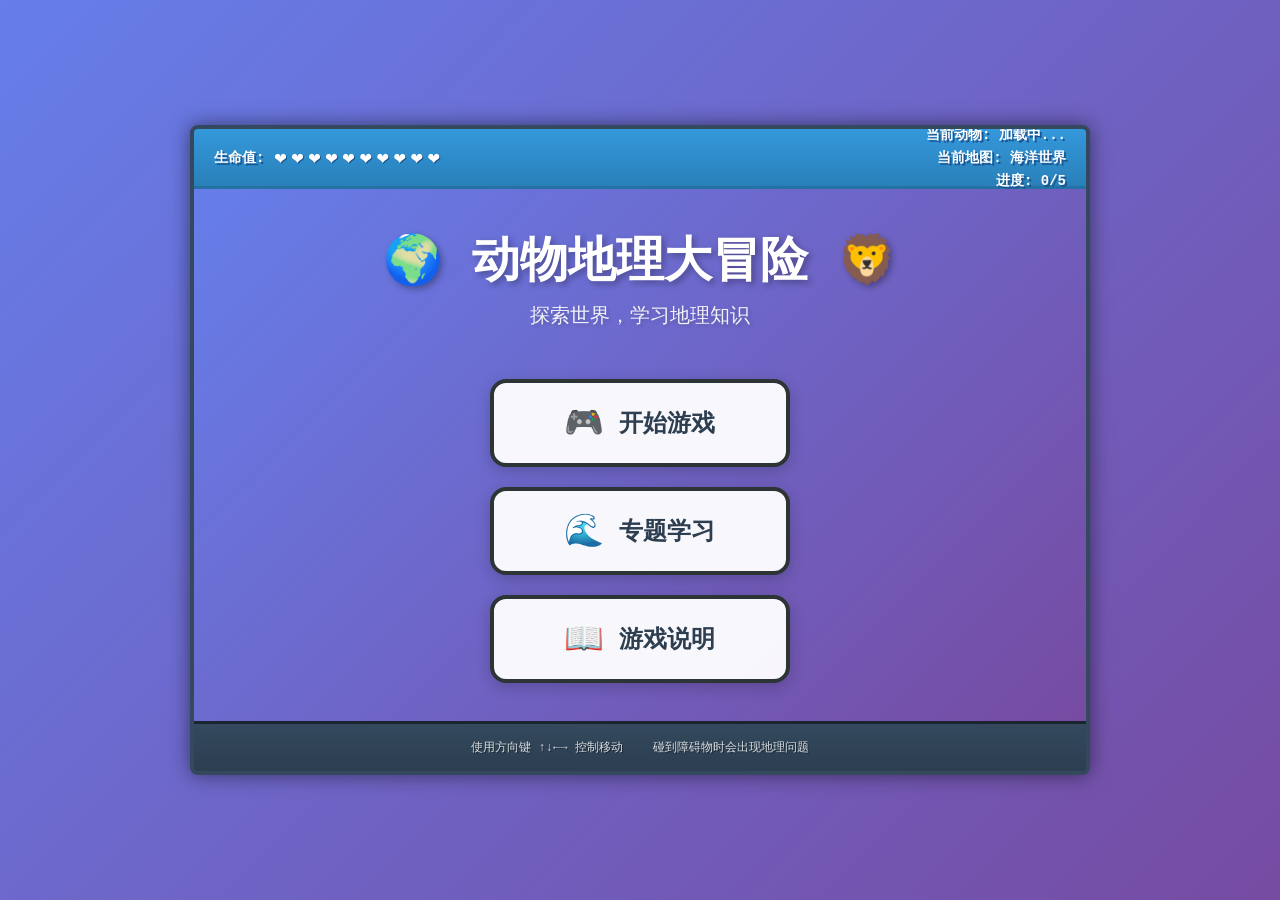
==== index.html @ 6d90426a "修复：专题学习按钮添加空值检查，修改底部提示去掉海鸥字样" ====
<!DOCTYPE html>
<html lang="zh-CN">
<head>
    <meta charset="UTF-8">
    <meta name="viewport" content="width=device-width, initial-scale=1.0">
    <title>动物地理大冒险</title>
    <link rel="stylesheet" href="style.css">
</head>
<body>
    <div class="game-container">
        <!-- 顶部信息栏 -->
        <header class="game-header">
            <div class="health-display">
                <span class="health-label">生命值:</span>
                <div class="hearts">
                    <span class="heart">❤️</span>
                    <span class="heart">❤️</span>
                    <span class="heart">❤️</span>
                    <span class="heart">❤️</span>
                    <span class="heart">❤️</span>
                    <span class="heart">❤️</span>
                    <span class="heart">❤️</span>
                    <span class="heart">❤️</span>
                    <span class="heart">❤️</span>
                    <span class="heart">❤️</span>
                </div>
            </div>
            <div class="map-info">
                <span class="current-animal">当前动物: <span id="animal-name">加载中...</span></span>
                <span class="current-map">当前地图: <span id="map-name">海洋世界</span></span>
                <span class="progress">进度: <span id="map-progress">0/5</span></span>
            </div>
        </header>

        <!-- 游戏主区域 -->
        <main class="game-main">
            <!-- 游戏大厅 -->
            <div id="game-lobby" class="game-lobby">
                <div class="lobby-content">
                    <h1 class="game-title">🌍 动物地理大冒险 🦁</h1>
                    <p class="game-subtitle">探索世界，学习地理知识</p>
                    <div class="lobby-menu">
                        <button class="menu-btn" id="start-game-menu-btn">
                            <span class="btn-icon">🎮</span>
                            <span class="btn-text">开始游戏</span>
                        </button>
                        <button class="menu-btn" id="special-topics-btn">
                            <span class="btn-icon">🌊</span>
                            <span class="btn-text">专题学习</span>
                        </button>
                        <button class="menu-btn" id="game-rules-btn">
                            <span class="btn-icon">📖</span>
                            <span class="btn-text">游戏说明</span>
                        </button>
                    </div>
                </div>
            </div>

            <!-- 动物选择界面 -->
            <div id="animal-selection-screen" class="modal hidden">
                <div class="selection-content">
                    <h2>选择你的动物伙伴</h2>
                    <div class="animal-cards">
                        <div class="animal-card" data-animal="penguin">
                            <div class="animal-icon">🐧</div>
                            <h3>企鹅</h3>
                            <p>探索南极冰原</p>
                        </div>
                        <div class="animal-card" data-animal="panda">
                            <div class="animal-icon">🐼</div>
                            <h3>大熊猫</h3>
                            <p>穿越竹林秘境</p>
                        </div>
                        <div class="animal-card" data-animal="camel">
                            <div class="animal-icon">🐫</div>
                            <h3>骆驼</h3>
                            <p>横跨沙漠绿洲</p>
                        </div>
                        <div class="animal-card" data-animal="kangaroo">
                            <div class="animal-icon">🦘</div>
                            <h3>袋鼠</h3>
                            <p>跳跃澳洲内陆</p>
                        </div>
                        <div class="animal-card" data-animal="polar_bear">
                            <div class="animal-icon">🐻‍❄️</div>
                            <h3>北极熊</h3>
                            <p>征服北极冰原</p>
                        </div>
                    </div>
                    <div class="selection-buttons">
                        <button class="back-btn" id="back-to-lobby-btn">返回</button>
                        <button class="confirm-btn" id="confirm-animal-btn" disabled>确认选择</button>
                    </div>
                </div>
            </div>

            <!-- 游戏说明界面 -->
            <div id="game-rules-screen" class="modal hidden">
                <div class="rules-content">
                    <h2>📖 游戏说明</h2>
                    <div class="rules-section">
                        <h3>🎯 游戏目标</h3>
                        <p>选择你喜欢的动物，穿越3张不同的地图，回答地理知识问题，完成冒险之旅！</p>
                    </div>
                    <div class="rules-section">
                        <h3>🎮 操作方法</h3>
                        <ul>
                            <li>使用方向键 <kbd>↑</kbd> <kbd>↓</kbd> <kbd>←</kbd> <kbd>→</kbd> 控制动物移动</li>
                            <li>碰到障碍物会触发地理知识问答</li>
                        </ul>
                    </div>
                    <div class="rules-section">
                        <h3>⚡ 游戏规则</h3>
                        <ul>
                            <li>⏱️ 每题限时10秒，超时视为答错</li>
                            <li>❤️ 初始生命值10点，答错扣1点</li>
                            <li>🗺️ 完成3张地图即可通关</li>
                            <li>💀 生命值归零游戏结束</li>
                        </ul>
                    </div>
                    <div class="rules-section">
                        <h3>🦁 动物伙伴</h3>
                        <p>每种动物都有独特的栖息地和冒险路线：</p>
                        <ul>
                            <li>🐧 企鹅 - 南极冰原探险</li>
                            <li>🐼 大熊猫 - 竹林山谷之旅</li>
                            <li>🐫 骆驼 - 沙漠绿洲穿越</li>
                            <li>🦘 袋鼠 - 澳洲内陆冒险</li>
                            <li>🐻‍❄️ 北极熊 - 北极冰原征服</li>
                        </ul>
                    </div>
                    <button class="back-btn" id="back-from-rules-btn">返回大厅</button>
                </div>
            </div>

            <div class="canvas-container">
                <canvas id="game-canvas" width="1200" height="600"></canvas>
            </div>
            
            <!-- 问答系统 -->
            <div id="question-modal" class="modal hidden">
                <div class="question-content">
                    <h3>地理知识问答</h3>
                    <div class="question-text">
                        <p id="question-text">世界上最大的海洋是哪个？</p>
                    </div>
                    <div class="timer">
                        剩余时间: <span id="timer">10</span>秒
                    </div>
                    <div class="answers">
                        <button class="answer-btn" data-answer="A">A. 太平洋</button>
                        <button class="answer-btn" data-answer="B">B. 大西洋</button>
                        <button class="answer-btn" data-answer="C">C. 印度洋</button>
                        <button class="answer-btn" data-answer="D">D. 北冰洋</button>
                    </div>
                </div>
            </div>

            <!-- 游戏结束界面 -->
            <div id="game-over" class="modal hidden">
                <div class="game-over-content">
                    <h2>游戏结束</h2>
                    <p>你已经完成了所有挑战！</p>
                    <div class="stats">
                        <p>答对题目: <span id="correct-answers">0</span></p>
                        <p>正确率: <span id="accuracy">0%</span></p>
                    </div>
                    <button class="restart-btn">重新开始</button>
                </div>
            </div>
        </main>

        <!-- 底部控制提示 -->
        <footer class="game-footer">
            <div class="controls">
                <span>使用方向键 ↑↓←→ 控制移动</span>
                <span>碰到障碍物时会出现地理问题</span>
            </div>
        </footer>
    </div>

    <script src="game.js"></script>
</body>
</html>
---- style.css ----
/* 基础样式重置 */
* {
    margin: 0;
    padding: 0;
    box-sizing: border-box;
}

body {
    font-family: 'Courier New', monospace;
    background: linear-gradient(135deg, #667eea 0%, #764ba2 100%);
    min-height: 100vh;
    display: flex;
    justify-content: center;
    align-items: center;
    image-rendering: pixelated;
    image-rendering: -moz-crisp-edges;
    image-rendering: crisp-edges;
}

/* 游戏容器 */
.game-container {
    width: 900px;
    height: 650px;
    background: #2c3e50;
    border: 4px solid #34495e;
    border-radius: 8px;
    box-shadow: 0 0 20px rgba(0, 0, 0, 0.5);
    display: flex;
    flex-direction: column;
    overflow: hidden;
}

/* 顶部信息栏 */
.game-header {
    height: 60px;
    background: linear-gradient(180deg, #3498db 0%, #2980b9 100%);
    border-bottom: 3px solid #2471a3;
    display: flex;
    justify-content: space-between;
    align-items: center;
    padding: 0 20px;
    color: white;
    font-size: 14px;
    font-weight: bold;
}

.health-display {
    display: flex;
    align-items: center;
    gap: 10px;
}

.health-label {
    text-shadow: 2px 2px 0 #1a5490;
}

.hearts {
    display: flex;
    gap: 5px;
}

.heart {
    font-size: 20px;
    filter: drop-shadow(1px 1px 0 #1a5490);
    transition: transform 0.2s;
}

.heart:hover {
    transform: scale(1.1);
}

.map-info {
    display: flex;
    flex-direction: column;
    align-items: flex-end;
    gap: 5px;
    text-shadow: 2px 2px 0 #1a5490;
}

/* 游戏主区域 */
.game-main {
    flex: 1;
    background: linear-gradient(180deg, #5dade2 0%, #3498db 50%, #2874a6 100%);
    display: flex;
    justify-content: center;
    align-items: center;
    position: relative;
    overflow: hidden;
    padding: 10px;
}

.canvas-container {
    width: 100%;
    height: 100%;
    overflow: auto;
    border: 3px solid #5dade2;
    border-radius: 8px;
    background: #2c3e50;
    display: flex;
    justify-content: center;
    align-items: center;
}

#game-canvas {
    background: #87ceeb;
    border: none;
    box-shadow: inset 0 0 10px rgba(0, 0, 0, 0.3);
    image-rendering: pixelated;
    image-rendering: -moz-crisp-edges;
    image-rendering: crisp-edges;
    max-width: 100%;
    max-height: 100%;
}

/* 模态框样式 */
.modal {
    position: absolute;
    top: 0;
    left: 0;
    right: 0;
    bottom: 0;
    background: rgba(0, 0, 0, 0.8);
    display: flex;
    justify-content: center;
    align-items: center;
    z-index: 1000;
}

.modal.hidden {
    display: none;
}

.question-content, .game-over-content {
    background: linear-gradient(135deg, #74b9ff 0%, #0984e3 100%);
    border: 4px solid #2d3436;
    border-radius: 8px;
    padding: 30px;
    text-align: center;
    color: white;
    box-shadow: 0 0 20px rgba(0, 0, 0, 0.5);
    min-width: 400px;
}

.question-content h3, .game-over-content h2 {
    font-size: 24px;
    margin-bottom: 20px;
    text-shadow: 2px 2px 0 #2d3436;
    font-weight: bold;
}

.question-text {
    font-size: 18px;
    margin-bottom: 20px;
    line-height: 1.5;
    background: rgba(255, 255, 255, 0.1);
    padding: 15px;
    border-radius: 4px;
    border: 2px solid rgba(255, 255, 255, 0.3);
}

.timer {
    font-size: 16px;
    margin-bottom: 20px;
    font-weight: bold;
    color: #ffeaa7;
    text-shadow: 1px 1px 0 #2d3436;
}

.answers {
    display: grid;
    grid-template-columns: 1fr 1fr;
    gap: 10px;
}

.answer-btn {
    background: linear-gradient(135deg, #00b894 0%, #00a085 100%);
    border: 3px solid #2d3436;
    color: white;
    padding: 12px 20px;
    font-size: 14px;
    font-weight: bold;
    cursor: pointer;
    border-radius: 4px;
    transition: all 0.3s;
    font-family: 'Courier New', monospace;
    text-shadow: 1px 1px 0 #2d3436;
}

.answer-btn:hover {
    background: linear-gradient(135deg, #00cec9 0%, #00b894 100%);
    transform: translateY(-2px);
    box-shadow: 0 4px 8px rgba(0, 0, 0, 0.3);
}

.answer-btn:active {
    transform: translateY(0);
}

/* 游戏结束界面 */
.stats {
    margin: 20px 0;
    font-size: 16px;
    line-height: 1.8;
}

.stats p {
    background: rgba(255, 255, 255, 0.1);
    padding: 8px;
    border-radius: 4px;
    border: 2px solid rgba(255, 255, 255, 0.3);
}

.restart-btn {
    background: linear-gradient(135deg, #e74c3c 0%, #c0392b 100%);
    border: 3px solid #2d3436;
    color: white;
    padding: 15px 30px;
    font-size: 16px;
    font-weight: bold;
    cursor: pointer;
    border-radius: 4px;
    transition: all 0.3s;
    font-family: 'Courier New', monospace;
    text-shadow: 1px 1px 0 #2d3436;
}

.restart-btn:hover {
    background: linear-gradient(135deg, #ff6b6b 0%, #e74c3c 100%);
    transform: translateY(-2px);
    box-shadow: 0 4px 8px rgba(0, 0, 0, 0.3);
}

/* 底部控制提示 */
.game-footer {
    height: 50px;
    background: linear-gradient(180deg, #34495e 0%, #2c3e50 100%);
    border-top: 3px solid #1a252f;
    display: flex;
    justify-content: center;
    align-items: center;
    padding: 0 20px;
    color: #ecf0f1;
    font-size: 12px;
}

.controls {
    display: flex;
    gap: 30px;
    align-items: center;
}

.controls span {
    text-shadow: 1px 1px 0 #1a252f;
    opacity: 0.9;
}

/* 游戏大厅 */
.game-lobby {
    position: absolute;
    top: 0;
    left: 0;
    right: 0;
    bottom: 0;
    background: linear-gradient(135deg, #667eea 0%, #764ba2 100%);
    display: flex;
    justify-content: center;
    align-items: center;
    z-index: 2000;
}

.game-lobby.hidden {
    display: none;
}

.lobby-content {
    text-align: center;
    color: white;
}

.game-title {
    font-size: 48px;
    margin-bottom: 10px;
    text-shadow: 3px 3px 6px rgba(0, 0, 0, 0.3);
    animation: titleFloat 3s ease-in-out infinite;
}

.game-subtitle {
    font-size: 20px;
    margin-bottom: 50px;
    opacity: 0.9;
    text-shadow: 2px 2px 4px rgba(0, 0, 0, 0.2);
}

.lobby-menu {
    display: flex;
    flex-direction: column;
    gap: 20px;
    align-items: center;
}

.menu-btn {
    background: rgba(255, 255, 255, 0.95);
    border: 4px solid #2d3436;
    border-radius: 16px;
    padding: 20px 60px;
    min-width: 300px;
    cursor: pointer;
    transition: all 0.3s;
    font-family: 'Courier New', monospace;
    display: flex;
    align-items: center;
    justify-content: center;
    gap: 15px;
    box-shadow: 0 4px 15px rgba(0, 0, 0, 0.2);
}

.menu-btn:hover {
    transform: translateY(-5px);
    box-shadow: 0 8px 25px rgba(0, 0, 0, 0.3);
    background: white;
}

.menu-btn:active {
    transform: translateY(-2px);
}

.btn-icon {
    font-size: 32px;
}

.btn-text {
    font-size: 24px;
    font-weight: bold;
    color: #2c3e50;
}

/* 动物选择界面 */
.selection-content {
    background: rgba(255, 255, 255, 0.95);
    border-radius: 16px;
    padding: 40px;
    max-width: 800px;
    width: 90%;
    max-height: 90vh;
    overflow-y: auto;
    box-shadow: 0 10px 40px rgba(0, 0, 0, 0.3);
}

.selection-content h2 {
    font-size: 28px;
    text-align: center;
    color: #2c3e50;
    margin-bottom: 30px;
}

.animal-cards {
    display: grid;
    grid-template-columns: repeat(auto-fit, minmax(140px, 1fr));
    gap: 15px;
    margin-bottom: 30px;
}

.animal-card {
    background: linear-gradient(135deg, #a29bfe 0%, #6c5ce7 100%);
    border: 3px solid #2d3436;
    border-radius: 12px;
    padding: 20px;
    text-align: center;
    cursor: pointer;
    transition: all 0.3s;
    color: white;
}

.animal-card:hover {
    transform: translateY(-5px);
    box-shadow: 0 8px 16px rgba(0, 0, 0, 0.3);
    background: linear-gradient(135deg, #b8b2ff 0%, #7d6fe7 100%);
}

.animal-card.selected {
    background: linear-gradient(135deg, #00b894 0%, #00a085 100%);
    border-color: #ffeaa7;
    box-shadow: 0 0 20px rgba(255, 234, 167, 0.5);
}

.animal-icon {
    font-size: 48px;
    margin-bottom: 10px;
}

.animal-card h3 {
    font-size: 18px;
    margin-bottom: 8px;
    text-shadow: 1px 1px 0 rgba(0, 0, 0, 0.2);
}

.animal-card p {
    font-size: 13px;
    opacity: 0.9;
}

.selection-buttons {
    display: flex;
    gap: 15px;
    justify-content: center;
}

.back-btn, .confirm-btn {
    padding: 15px 40px;
    font-size: 18px;
    font-weight: bold;
    border: 3px solid #2d3436;
    border-radius: 12px;
    cursor: pointer;
    transition: all 0.3s;
    font-family: 'Courier New', monospace;
}

.back-btn {
    background: linear-gradient(135deg, #95a5a6 0%, #7f8c8d 100%);
    color: white;
    text-shadow: 1px 1px 0 rgba(0, 0, 0, 0.2);
}

.back-btn:hover {
    background: linear-gradient(135deg, #b2bec3 0%, #95a5a6 100%);
    transform: translateY(-2px);
}

.confirm-btn {
    background: linear-gradient(135deg, #00b894 0%, #00a085 100%);
    color: white;
    text-shadow: 1px 1px 0 rgba(0, 0, 0, 0.2);
}

.confirm-btn:hover:not(:disabled) {
    background: linear-gradient(135deg, #00cec9 0%, #00b894 100%);
    transform: translateY(-2px);
}

.confirm-btn:disabled {
    background: #95a5a6;
    cursor: not-allowed;
    opacity: 0.6;
}

/* 游戏说明界面 */
.rules-content {
    background: rgba(255, 255, 255, 0.95);
    border-radius: 16px;
    padding: 40px;
    max-width: 700px;
    width: 90%;
    max-height: 90vh;
    overflow-y: auto;
    box-shadow: 0 10px 40px rgba(0, 0, 0, 0.3);
}

.rules-content h2 {
    font-size: 32px;
    text-align: center;
    color: #2c3e50;
    margin-bottom: 30px;
}

.rules-section {
    margin-bottom: 25px;
    padding: 20px;
    background: linear-gradient(135deg, #f8f9fa 0%, #e9ecef 100%);
    border-radius: 12px;
    border-left: 5px solid #667eea;
}

.rules-section h3 {
    font-size: 22px;
    color: #2c3e50;
    margin-bottom: 15px;
}

.rules-section p {
    font-size: 16px;
    line-height: 1.6;
    color: #495057;
    margin-bottom: 10px;
}

.rules-section ul {
    list-style: none;
    padding: 0;
}

.rules-section li {
    font-size: 16px;
    padding: 8px 0;
    color: #495057;
    line-height: 1.6;
}

.rules-section kbd {
    background: #2c3e50;
    color: white;
    padding: 3px 8px;
    border-radius: 4px;
    font-family: 'Courier New', monospace;
    font-size: 14px;
    box-shadow: 0 2px 4px rgba(0, 0, 0, 0.2);
}

.rules-content .back-btn {
    width: 100%;
    margin-top: 10px;
}

@keyframes titleFloat {
    0%, 100% { transform: translateY(0); }
    50% { transform: translateY(-10px); }
}

/* 像素风格动画 */
@keyframes pixelFloat {
    0%, 100% { transform: translateY(0); }
    50% { transform: translateY(-2px); }
}

@keyframes pixelPulse {
    0%, 100% { opacity: 1; }
    50% { opacity: 0.7; }
}

/* 响应式设计 */
@media (max-width: 920px) {
    .game-container {
        width: 95vw;
        height: 90vh;
        max-width: 800px;
        max-height: 600px;
    }
    
    #game-canvas {
        width: 100%;
        height: 100%;
        max-width: 700px;
        max-height: 400px;
    }
    
    .question-content, .game-over-content {
        min-width: 300px;
        padding: 20px;
    }
    
    .answers {
        grid-template-columns: 1fr;
    }
}
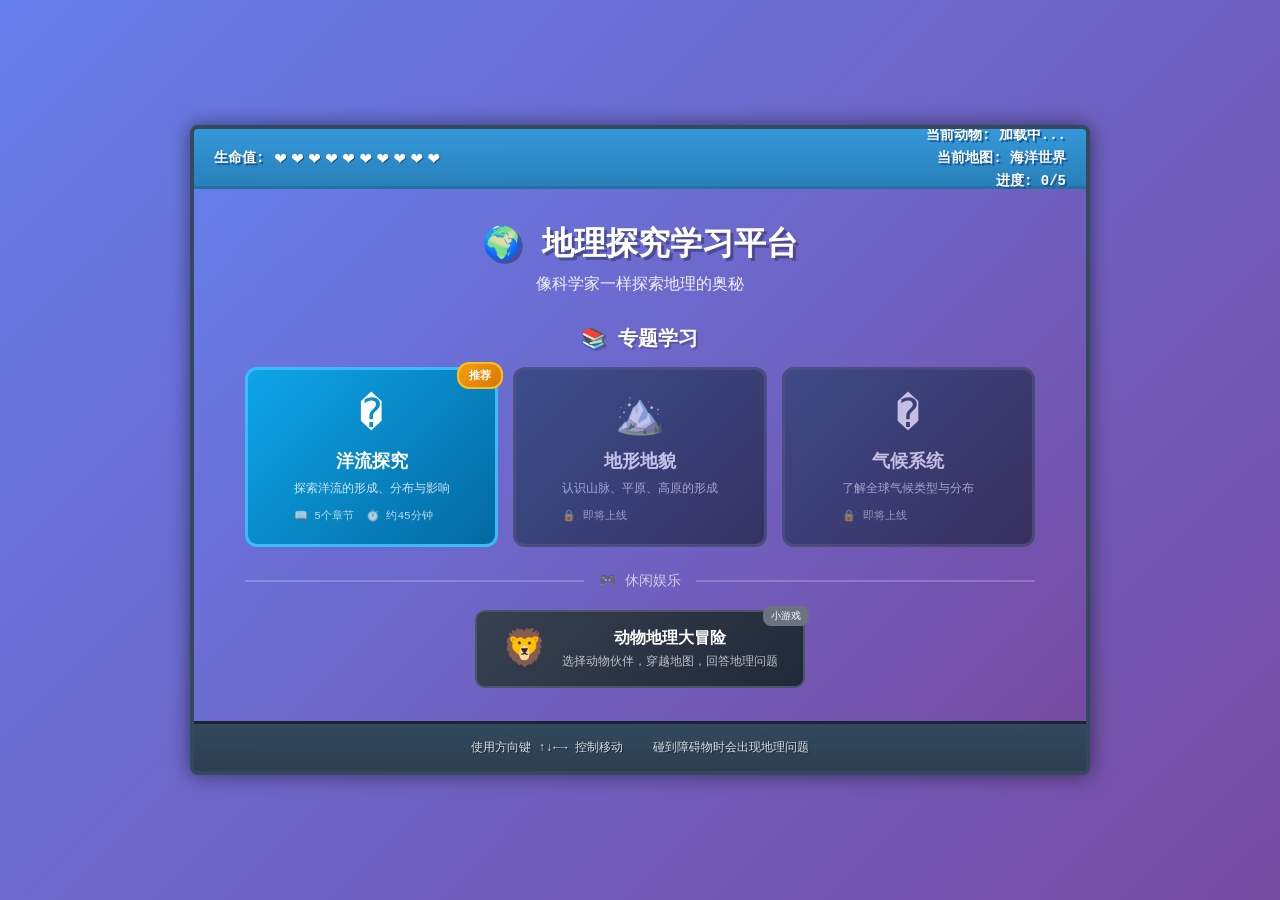
==== commit 4babd954: "重新设计主页布局（专题学习为主、小游戏为辅）+ 移除实验中的直接答案改为引导性问题" ====
--- a/index.html
+++ b/index.html
@@ -3,13 +3,13 @@
 <head>
     <meta charset="UTF-8">
     <meta name="viewport" content="width=device-width, initial-scale=1.0">
-    <title>动物地理大冒险</title>
+    <title>地理探究学习平台</title>
     <link rel="stylesheet" href="style.css">
 </head>
 <body>
     <div class="game-container">
-        <!-- 顶部信息栏 -->
-        <header class="game-header">
+        <!-- 顶部信息栏 - 仅在游戏中显示 -->
+        <header class="game-header hidden" id="game-header">
             <div class="health-display">
                 <span class="health-label">生命值:</span>
                 <div class="hearts">
@@ -34,24 +34,66 @@
 
         <!-- 游戏主区域 -->
         <main class="game-main">
-            <!-- 游戏大厅 -->
+            <!-- 主页大厅 - 重新设计 -->
             <div id="game-lobby" class="game-lobby">
-                <div class="lobby-content">
-                    <h1 class="game-title">🌍 动物地理大冒险 🦁</h1>
-                    <p class="game-subtitle">探索世界，学习地理知识</p>
-                    <div class="lobby-menu">
-                        <button class="menu-btn" id="start-game-menu-btn">
-                            <span class="btn-icon">🎮</span>
-                            <span class="btn-text">开始游戏</span>
-                        </button>
-                        <button class="menu-btn" id="special-topics-btn">
-                            <span class="btn-icon">🌊</span>
-                            <span class="btn-text">专题学习</span>
-                        </button>
-                        <button class="menu-btn" id="game-rules-btn">
-                            <span class="btn-icon">📖</span>
-                            <span class="btn-text">游戏说明</span>
-                        </button>
+                <div class="lobby-content lobby-redesign">
+                    <h1 class="main-title">🌍 地理探究学习平台</h1>
+                    <p class="main-subtitle">像科学家一样探索地理的奥秘</p>
+                    
+                    <!-- 专题学习区域 - 主要内容 -->
+                    <div class="topics-section">
+                        <h2 class="section-title">📚 专题学习</h2>
+                        <div class="topics-grid">
+                            <a href="ocean-explore.html" class="topic-card topic-primary">
+                                <div class="topic-icon">�</div>
+                                <div class="topic-info">
+                                    <h3>洋流探究</h3>
+                                    <p>探索洋流的形成、分布与影响</p>
+                                    <div class="topic-meta">
+                                        <span>📖 5个章节</span>
+                                        <span>⏱️ 约45分钟</span>
+                                    </div>
+                                </div>
+                                <div class="topic-badge">推荐</div>
+                            </a>
+                            <div class="topic-card topic-locked">
+                                <div class="topic-icon">🏔️</div>
+                                <div class="topic-info">
+                                    <h3>地形地貌</h3>
+                                    <p>认识山脉、平原、高原的形成</p>
+                                    <div class="topic-meta">
+                                        <span>🔒 即将上线</span>
+                                    </div>
+                                </div>
+                            </div>
+                            <div class="topic-card topic-locked">
+                                <div class="topic-icon">�️</div>
+                                <div class="topic-info">
+                                    <h3>气候系统</h3>
+                                    <p>了解全球气候类型与分布</p>
+                                    <div class="topic-meta">
+                                        <span>🔒 即将上线</span>
+                                    </div>
+                                </div>
+                            </div>
+                        </div>
+                    </div>
+                    
+                    <!-- 分隔线 -->
+                    <div class="section-divider">
+                        <span>🎮 休闲娱乐</span>
+                    </div>
+                    
+                    <!-- 小游戏区域 - 次要内容 -->
+                    <div class="games-section">
+                        <div class="mini-game-card" id="start-game-menu-btn">
+                            <div class="mini-game-icon">🦁</div>
+                            <div class="mini-game-info">
+                                <h4>动物地理大冒险</h4>
+                                <p>选择动物伙伴，穿越地图，回答地理问题</p>
+                            </div>
+                            <div class="mini-game-badge">小游戏</div>
+                        </div>
                     </div>
                 </div>
             </div>
@@ -133,6 +175,12 @@
                 </div>
             </div>
 
+            <!-- 游戏控制按钮 -->
+            <div id="game-controls" class="game-controls hidden">
+                <button class="control-btn" id="pause-game-btn">⏸️ 暂停</button>
+                <button class="control-btn" id="exit-game-btn">🚪 退出</button>
+            </div>
+
             <div class="canvas-container">
                 <canvas id="game-canvas" width="1200" height="600"></canvas>
             </div>
--- a/style.css
+++ b/style.css
@@ -525,6 +525,226 @@
 @keyframes pixelPulse {
     0%, 100% { opacity: 1; }
     50% { opacity: 0.7; }
+}
+
+/* 游戏控制按钮 */
+.game-controls {
+    position: absolute;
+    top: 20px;
+    right: 20px;
+    display: flex;
+    gap: 10px;
+    z-index: 100;
+}
+
+.game-controls.hidden {
+    display: none;
+}
+
+.control-btn {
+    background: linear-gradient(135deg, #ef4444 0%, #dc2626 100%);
+    border: 3px solid #1e293b;
+    color: white;
+    padding: 10px 20px;
+    font-size: 16px;
+    font-weight: bold;
+    cursor: pointer;
+    border-radius: 8px;
+    transition: all 0.3s;
+    font-family: 'Courier New', monospace;
+    text-shadow: 1px 1px 0 rgba(0, 0, 0, 0.3);
+}
+
+.control-btn:hover {
+    background: linear-gradient(135deg, #f87171 0%, #ef4444 100%);
+    transform: translateY(-2px);
+    box-shadow: 0 4px 8px rgba(0, 0, 0, 0.3);
+}
+
+#pause-game-btn {
+    background: linear-gradient(135deg, #f59e0b 0%, #d97706 100%);
+}
+
+#pause-game-btn:hover {
+    background: linear-gradient(135deg, #fbbf24 0%, #f59e0b 100%);
+}
+
+/* ========== 新主页样式 ========== */
+.lobby-redesign {
+    width: 100%;
+    max-width: 850px;
+    padding: 30px;
+}
+
+.main-title {
+    font-size: 32px;
+    color: white;
+    text-align: center;
+    margin-bottom: 8px;
+    text-shadow: 3px 3px 0 rgba(0,0,0,0.3);
+}
+
+.main-subtitle {
+    font-size: 16px;
+    color: rgba(255,255,255,0.9);
+    text-align: center;
+    margin-bottom: 30px;
+}
+
+.section-title {
+    font-size: 20px;
+    color: white;
+    margin-bottom: 15px;
+    text-shadow: 2px 2px 0 rgba(0,0,0,0.2);
+}
+
+.topics-section {
+    margin-bottom: 25px;
+}
+
+.topics-grid {
+    display: grid;
+    grid-template-columns: repeat(3, 1fr);
+    gap: 15px;
+}
+
+.topic-card {
+    background: linear-gradient(135deg, #1e3a5f 0%, #0f172a 100%);
+    border: 3px solid #334155;
+    border-radius: 12px;
+    padding: 20px;
+    display: flex;
+    flex-direction: column;
+    align-items: center;
+    text-align: center;
+    text-decoration: none;
+    color: white;
+    transition: all 0.3s;
+    position: relative;
+    min-height: 180px;
+}
+
+.topic-card.topic-primary {
+    background: linear-gradient(135deg, #0ea5e9 0%, #0369a1 100%);
+    border-color: #38bdf8;
+}
+
+.topic-card.topic-primary:hover {
+    transform: translateY(-5px);
+    box-shadow: 0 10px 30px rgba(14, 165, 233, 0.4);
+}
+
+.topic-card.topic-locked {
+    opacity: 0.6;
+    cursor: not-allowed;
+}
+
+.topic-icon {
+    font-size: 40px;
+    margin-bottom: 10px;
+}
+
+.topic-info h3 {
+    font-size: 18px;
+    margin-bottom: 8px;
+}
+
+.topic-info p {
+    font-size: 12px;
+    color: rgba(255,255,255,0.8);
+    margin-bottom: 10px;
+    line-height: 1.4;
+}
+
+.topic-meta {
+    display: flex;
+    gap: 12px;
+    font-size: 11px;
+    color: rgba(255,255,255,0.7);
+}
+
+.topic-badge {
+    position: absolute;
+    top: -8px;
+    right: -8px;
+    background: linear-gradient(135deg, #f59e0b 0%, #d97706 100%);
+    color: white;
+    font-size: 11px;
+    font-weight: bold;
+    padding: 4px 10px;
+    border-radius: 12px;
+    border: 2px solid #fbbf24;
+}
+
+.section-divider {
+    display: flex;
+    align-items: center;
+    margin: 25px 0 20px;
+}
+
+.section-divider::before,
+.section-divider::after {
+    content: '';
+    flex: 1;
+    height: 2px;
+    background: rgba(255,255,255,0.2);
+}
+
+.section-divider span {
+    padding: 0 15px;
+    color: rgba(255,255,255,0.7);
+    font-size: 14px;
+}
+
+.games-section {
+    display: flex;
+    justify-content: center;
+}
+
+.mini-game-card {
+    background: linear-gradient(135deg, #374151 0%, #1f2937 100%);
+    border: 2px solid #4b5563;
+    border-radius: 10px;
+    padding: 15px 25px;
+    display: flex;
+    align-items: center;
+    gap: 15px;
+    cursor: pointer;
+    transition: all 0.3s;
+    max-width: 400px;
+    position: relative;
+}
+
+.mini-game-card:hover {
+    background: linear-gradient(135deg, #4b5563 0%, #374151 100%);
+    transform: translateY(-3px);
+    box-shadow: 0 5px 15px rgba(0,0,0,0.3);
+}
+
+.mini-game-icon {
+    font-size: 36px;
+}
+
+.mini-game-info h4 {
+    font-size: 16px;
+    color: white;
+    margin-bottom: 4px;
+}
+
+.mini-game-info p {
+    font-size: 12px;
+    color: rgba(255,255,255,0.7);
+}
+
+.mini-game-badge {
+    position: absolute;
+    top: -6px;
+    right: -6px;
+    background: #6b7280;
+    color: white;
+    font-size: 10px;
+    padding: 3px 8px;
+    border-radius: 8px;
 }
 
 /* 响应式设计 */
@@ -551,4 +771,16 @@
     .answers {
         grid-template-columns: 1fr;
     }
-}
+    
+    .topics-grid {
+        grid-template-columns: 1fr;
+    }
+    
+    .lobby-redesign {
+        padding: 20px;
+    }
+    
+    .main-title {
+        font-size: 24px;
+    }
+}
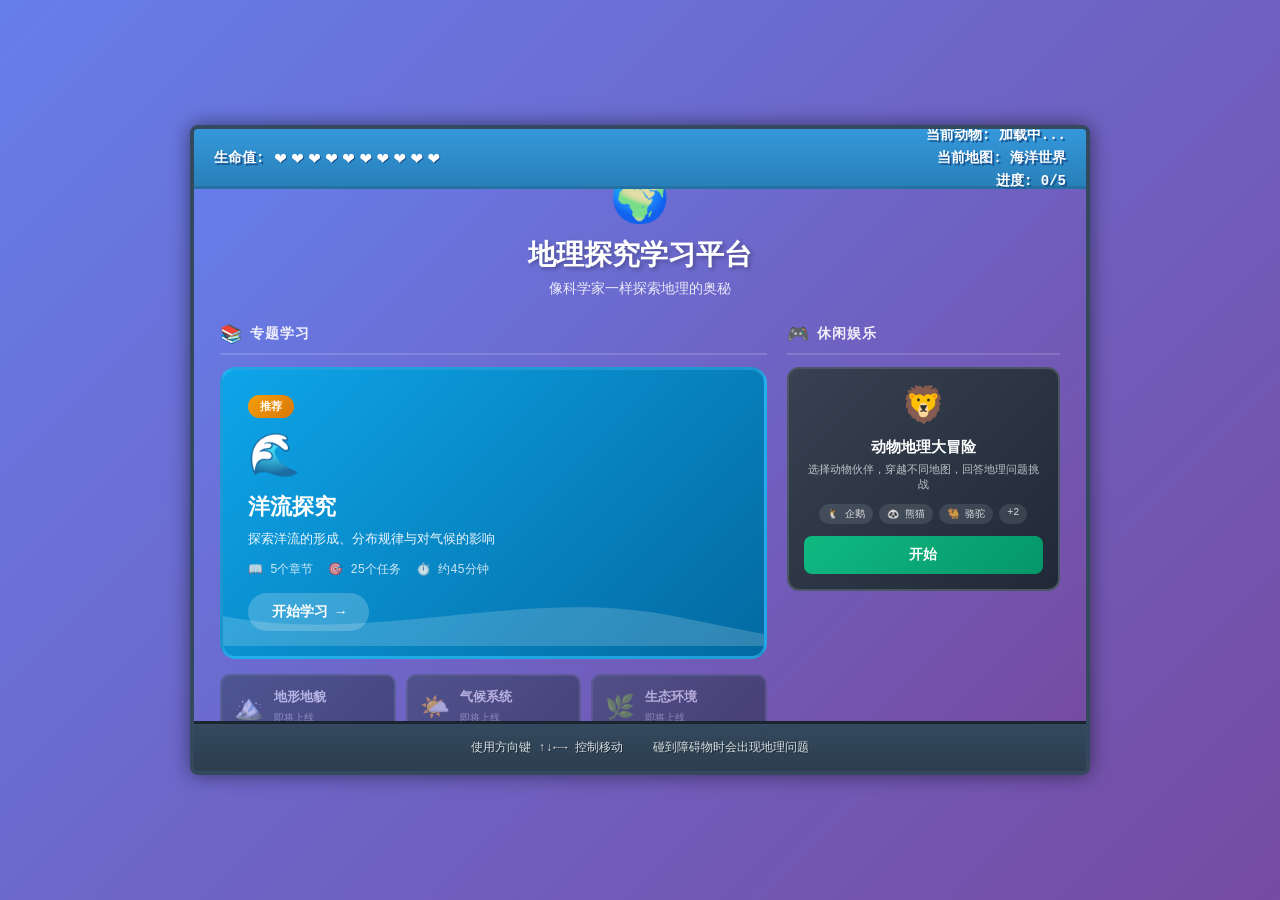
==== commit 058b3c98: "优化主页UI：卡片式布局、波浪动画、更美观的视觉设计" ====
--- a/index.html
+++ b/index.html
@@ -34,65 +34,93 @@
 
         <!-- 游戏主区域 -->
         <main class="game-main">
-            <!-- 主页大厅 - 重新设计 -->
+            <!-- 主页大厅 -->
             <div id="game-lobby" class="game-lobby">
-                <div class="lobby-content lobby-redesign">
-                    <h1 class="main-title">🌍 地理探究学习平台</h1>
-                    <p class="main-subtitle">像科学家一样探索地理的奥秘</p>
+                <div class="home-container">
+                    <!-- 顶部标题区 -->
+                    <div class="home-header">
+                        <div class="home-logo">🌍</div>
+                        <h1 class="home-title">地理探究学习平台</h1>
+                        <p class="home-subtitle">像科学家一样探索地理的奥秘</p>
+                    </div>
                     
-                    <!-- 专题学习区域 - 主要内容 -->
-                    <div class="topics-section">
-                        <h2 class="section-title">📚 专题学习</h2>
-                        <div class="topics-grid">
-                            <a href="ocean-explore.html" class="topic-card topic-primary">
-                                <div class="topic-icon">�</div>
-                                <div class="topic-info">
-                                    <h3>洋流探究</h3>
-                                    <p>探索洋流的形成、分布与影响</p>
-                                    <div class="topic-meta">
+                    <!-- 主要内容区 -->
+                    <div class="home-content">
+                        <!-- 左侧：专题学习（主要） -->
+                        <div class="home-main">
+                            <div class="section-header">
+                                <span class="section-icon">📚</span>
+                                <span class="section-label">专题学习</span>
+                            </div>
+                            
+                            <!-- 洋流探究 - 主推卡片 -->
+                            <a href="ocean-explore.html" class="featured-card">
+                                <div class="featured-bg">
+                                    <div class="wave wave1"></div>
+                                    <div class="wave wave2"></div>
+                                    <div class="wave wave3"></div>
+                                </div>
+                                <div class="featured-content">
+                                    <div class="featured-badge">推荐</div>
+                                    <div class="featured-icon">🌊</div>
+                                    <h3 class="featured-title">洋流探究</h3>
+                                    <p class="featured-desc">探索洋流的形成、分布规律与对气候的影响</p>
+                                    <div class="featured-meta">
                                         <span>📖 5个章节</span>
+                                        <span>🎯 25个任务</span>
                                         <span>⏱️ 约45分钟</span>
                                     </div>
-                                </div>
-                                <div class="topic-badge">推荐</div>
+                                    <div class="featured-btn">开始学习 →</div>
+                                </div>
                             </a>
-                            <div class="topic-card topic-locked">
-                                <div class="topic-icon">🏔️</div>
-                                <div class="topic-info">
-                                    <h3>地形地貌</h3>
-                                    <p>认识山脉、平原、高原的形成</p>
-                                    <div class="topic-meta">
-                                        <span>🔒 即将上线</span>
-                                    </div>
-                                </div>
-                            </div>
-                            <div class="topic-card topic-locked">
-                                <div class="topic-icon">�️</div>
-                                <div class="topic-info">
-                                    <h3>气候系统</h3>
-                                    <p>了解全球气候类型与分布</p>
-                                    <div class="topic-meta">
-                                        <span>🔒 即将上线</span>
-                                    </div>
-                                </div>
-                            </div>
-                        </div>
-                    </div>
-                    
-                    <!-- 分隔线 -->
-                    <div class="section-divider">
-                        <span>🎮 休闲娱乐</span>
-                    </div>
-                    
-                    <!-- 小游戏区域 - 次要内容 -->
-                    <div class="games-section">
-                        <div class="mini-game-card" id="start-game-menu-btn">
-                            <div class="mini-game-icon">🦁</div>
-                            <div class="mini-game-info">
-                                <h4>动物地理大冒险</h4>
-                                <p>选择动物伙伴，穿越地图，回答地理问题</p>
-                            </div>
-                            <div class="mini-game-badge">小游戏</div>
+                            
+                            <!-- 其他专题 -->
+                            <div class="topic-row">
+                                <div class="topic-mini topic-locked">
+                                    <div class="topic-mini-icon">🏔️</div>
+                                    <div class="topic-mini-info">
+                                        <h4>地形地貌</h4>
+                                        <span>即将上线</span>
+                                    </div>
+                                </div>
+                                <div class="topic-mini topic-locked">
+                                    <div class="topic-mini-icon">🌤️</div>
+                                    <div class="topic-mini-info">
+                                        <h4>气候系统</h4>
+                                        <span>即将上线</span>
+                                    </div>
+                                </div>
+                                <div class="topic-mini topic-locked">
+                                    <div class="topic-mini-icon">🌿</div>
+                                    <div class="topic-mini-info">
+                                        <h4>生态环境</h4>
+                                        <span>即将上线</span>
+                                    </div>
+                                </div>
+                            </div>
+                        </div>
+                        
+                        <!-- 右侧：小游戏（次要） -->
+                        <div class="home-side">
+                            <div class="section-header">
+                                <span class="section-icon">🎮</span>
+                                <span class="section-label">休闲娱乐</span>
+                            </div>
+                            
+                            <div class="game-card" id="start-game-menu-btn">
+                                <div class="game-card-icon">🦁</div>
+                                <div class="game-card-content">
+                                    <h4>动物地理大冒险</h4>
+                                    <p>选择动物伙伴，穿越不同地图，回答地理问题挑战</p>
+                                    <div class="game-card-tags">
+                                        <span>🐧 企鹅</span>
+                                        <span>🐼 熊猫</span>
+                                        <span>🐫 骆驼</span>
+                                        <span>+2</span>
+                                    </div>
+                                </div>
+                                <div class="game-card-play">开始</div>
+                            </div>
                         </div>
                     </div>
                 </div>
--- a/style.css
+++ b/style.css
@@ -570,190 +570,304 @@
 }
 
 /* ========== 新主页样式 ========== */
-.lobby-redesign {
+.home-container {
     width: 100%;
-    max-width: 850px;
-    padding: 30px;
-}
-
-.main-title {
-    font-size: 32px;
-    color: white;
+    max-width: 880px;
+    padding: 20px;
+}
+
+.home-header {
     text-align: center;
+    margin-bottom: 25px;
+}
+
+.home-logo {
+    font-size: 48px;
     margin-bottom: 8px;
-    text-shadow: 3px 3px 0 rgba(0,0,0,0.3);
-}
-
-.main-subtitle {
-    font-size: 16px;
+    animation: float 3s ease-in-out infinite;
+}
+
+@keyframes float {
+    0%, 100% { transform: translateY(0); }
+    50% { transform: translateY(-8px); }
+}
+
+.home-title {
+    font-size: 28px;
+    color: white;
+    margin-bottom: 6px;
+    text-shadow: 2px 2px 4px rgba(0,0,0,0.3);
+    font-weight: bold;
+}
+
+.home-subtitle {
+    font-size: 14px;
+    color: rgba(255,255,255,0.85);
+}
+
+.home-content {
+    display: flex;
+    gap: 20px;
+}
+
+.home-main {
+    flex: 2;
+}
+
+.home-side {
+    flex: 1;
+    min-width: 220px;
+}
+
+.section-header {
+    display: flex;
+    align-items: center;
+    gap: 8px;
+    margin-bottom: 12px;
+    padding-bottom: 8px;
+    border-bottom: 2px solid rgba(255,255,255,0.15);
+}
+
+.section-icon {
+    font-size: 18px;
+}
+
+.section-label {
+    font-size: 14px;
+    font-weight: bold;
     color: rgba(255,255,255,0.9);
-    text-align: center;
-    margin-bottom: 30px;
-}
-
-.section-title {
-    font-size: 20px;
-    color: white;
+    text-transform: uppercase;
+    letter-spacing: 1px;
+}
+
+/* 主推卡片 */
+.featured-card {
+    display: block;
+    position: relative;
+    background: linear-gradient(135deg, #0ea5e9 0%, #0369a1 100%);
+    border-radius: 16px;
+    padding: 25px;
+    text-decoration: none;
+    color: white;
+    overflow: hidden;
+    transition: all 0.3s;
     margin-bottom: 15px;
-    text-shadow: 2px 2px 0 rgba(0,0,0,0.2);
-}
-
-.topics-section {
-    margin-bottom: 25px;
-}
-
-.topics-grid {
-    display: grid;
-    grid-template-columns: repeat(3, 1fr);
+    border: 3px solid rgba(56, 189, 248, 0.5);
+}
+
+.featured-card:hover {
+    transform: translateY(-4px);
+    box-shadow: 0 15px 40px rgba(14, 165, 233, 0.4);
+    border-color: #38bdf8;
+}
+
+.featured-bg {
+    position: absolute;
+    bottom: 0;
+    left: 0;
+    right: 0;
+    height: 80px;
+    overflow: hidden;
+}
+
+.wave {
+    position: absolute;
+    bottom: 0;
+    left: 0;
+    width: 200%;
+    height: 100%;
+    background: url("data:image/svg+xml,%3Csvg xmlns='http://www.w3.org/2000/svg' viewBox='0 0 1200 120'%3E%3Cpath fill='rgba(255,255,255,0.1)' d='M0,60 C300,120 600,0 900,60 C1200,120 1200,120 1200,120 L0,120 Z'/%3E%3C/svg%3E") repeat-x;
+    background-size: 600px 100%;
+    animation: wave 8s linear infinite;
+}
+
+.wave2 {
+    opacity: 0.5;
+    animation-delay: -2s;
+    animation-duration: 10s;
+}
+
+.wave3 {
+    opacity: 0.3;
+    animation-delay: -4s;
+    animation-duration: 12s;
+}
+
+@keyframes wave {
+    0% { transform: translateX(0); }
+    100% { transform: translateX(-50%); }
+}
+
+.featured-content {
+    position: relative;
+    z-index: 1;
+}
+
+.featured-badge {
+    display: inline-block;
+    background: linear-gradient(135deg, #f59e0b 0%, #d97706 100%);
+    color: white;
+    font-size: 11px;
+    font-weight: bold;
+    padding: 4px 12px;
+    border-radius: 20px;
+    margin-bottom: 12px;
+}
+
+.featured-icon {
+    font-size: 42px;
+    margin-bottom: 10px;
+}
+
+.featured-title {
+    font-size: 22px;
+    font-weight: bold;
+    margin-bottom: 8px;
+}
+
+.featured-desc {
+    font-size: 13px;
+    color: rgba(255,255,255,0.9);
+    margin-bottom: 12px;
+    line-height: 1.5;
+}
+
+.featured-meta {
+    display: flex;
     gap: 15px;
-}
-
-.topic-card {
-    background: linear-gradient(135deg, #1e3a5f 0%, #0f172a 100%);
-    border: 3px solid #334155;
-    border-radius: 12px;
-    padding: 20px;
-    display: flex;
-    flex-direction: column;
-    align-items: center;
-    text-align: center;
-    text-decoration: none;
-    color: white;
-    transition: all 0.3s;
-    position: relative;
-    min-height: 180px;
-}
-
-.topic-card.topic-primary {
-    background: linear-gradient(135deg, #0ea5e9 0%, #0369a1 100%);
-    border-color: #38bdf8;
-}
-
-.topic-card.topic-primary:hover {
-    transform: translateY(-5px);
-    box-shadow: 0 10px 30px rgba(14, 165, 233, 0.4);
-}
-
-.topic-card.topic-locked {
-    opacity: 0.6;
-    cursor: not-allowed;
-}
-
-.topic-icon {
-    font-size: 40px;
-    margin-bottom: 10px;
-}
-
-.topic-info h3 {
-    font-size: 18px;
-    margin-bottom: 8px;
-}
-
-.topic-info p {
     font-size: 12px;
     color: rgba(255,255,255,0.8);
+    margin-bottom: 15px;
+}
+
+.featured-btn {
+    display: inline-block;
+    background: rgba(255,255,255,0.2);
+    padding: 10px 24px;
+    border-radius: 25px;
+    font-size: 14px;
+    font-weight: bold;
+    transition: all 0.3s;
+}
+
+.featured-card:hover .featured-btn {
+    background: rgba(255,255,255,0.3);
+}
+
+/* 小专题卡片 */
+.topic-row {
+    display: flex;
+    gap: 10px;
+}
+
+.topic-mini {
+    flex: 1;
+    background: linear-gradient(135deg, #334155 0%, #1e293b 100%);
+    border: 2px solid #475569;
+    border-radius: 10px;
+    padding: 12px;
+    display: flex;
+    align-items: center;
+    gap: 10px;
+    transition: all 0.3s;
+}
+
+.topic-mini.topic-locked {
+    opacity: 0.5;
+}
+
+.topic-mini-icon {
+    font-size: 24px;
+}
+
+.topic-mini-info h4 {
+    font-size: 13px;
+    color: white;
+    margin-bottom: 2px;
+}
+
+.topic-mini-info span {
+    font-size: 10px;
+    color: rgba(255,255,255,0.6);
+}
+
+/* 游戏卡片 */
+.game-card {
+    background: linear-gradient(135deg, #374151 0%, #1f2937 100%);
+    border: 2px solid #4b5563;
+    border-radius: 12px;
+    padding: 15px;
+    cursor: pointer;
+    transition: all 0.3s;
+}
+
+.game-card:hover {
+    background: linear-gradient(135deg, #4b5563 0%, #374151 100%);
+    transform: translateY(-3px);
+    box-shadow: 0 8px 25px rgba(0,0,0,0.3);
+    border-color: #6b7280;
+}
+
+.game-card-icon {
+    font-size: 36px;
+    text-align: center;
     margin-bottom: 10px;
-    line-height: 1.4;
-}
-
-.topic-meta {
-    display: flex;
-    gap: 12px;
+}
+
+.game-card-content h4 {
+    font-size: 15px;
+    color: white;
+    margin-bottom: 6px;
+    text-align: center;
+}
+
+.game-card-content p {
     font-size: 11px;
     color: rgba(255,255,255,0.7);
-}
-
-.topic-badge {
-    position: absolute;
-    top: -8px;
-    right: -8px;
-    background: linear-gradient(135deg, #f59e0b 0%, #d97706 100%);
-    color: white;
-    font-size: 11px;
-    font-weight: bold;
-    padding: 4px 10px;
+    line-height: 1.4;
+    margin-bottom: 10px;
+    text-align: center;
+}
+
+.game-card-tags {
+    display: flex;
+    flex-wrap: wrap;
+    gap: 6px;
+    justify-content: center;
+    margin-bottom: 12px;
+}
+
+.game-card-tags span {
+    background: rgba(255,255,255,0.1);
+    padding: 3px 8px;
     border-radius: 12px;
-    border: 2px solid #fbbf24;
-}
-
-.section-divider {
-    display: flex;
-    align-items: center;
-    margin: 25px 0 20px;
-}
-
-.section-divider::before,
-.section-divider::after {
-    content: '';
-    flex: 1;
-    height: 2px;
-    background: rgba(255,255,255,0.2);
-}
-
-.section-divider span {
-    padding: 0 15px;
-    color: rgba(255,255,255,0.7);
+    font-size: 10px;
+    color: rgba(255,255,255,0.8);
+}
+
+.game-card-play {
+    display: block;
+    background: linear-gradient(135deg, #10b981 0%, #059669 100%);
+    color: white;
+    text-align: center;
+    padding: 10px;
+    border-radius: 8px;
     font-size: 14px;
-}
-
-.games-section {
-    display: flex;
-    justify-content: center;
-}
-
-.mini-game-card {
-    background: linear-gradient(135deg, #374151 0%, #1f2937 100%);
-    border: 2px solid #4b5563;
-    border-radius: 10px;
-    padding: 15px 25px;
-    display: flex;
-    align-items: center;
-    gap: 15px;
-    cursor: pointer;
-    transition: all 0.3s;
-    max-width: 400px;
-    position: relative;
-}
-
-.mini-game-card:hover {
-    background: linear-gradient(135deg, #4b5563 0%, #374151 100%);
-    transform: translateY(-3px);
-    box-shadow: 0 5px 15px rgba(0,0,0,0.3);
-}
-
-.mini-game-icon {
-    font-size: 36px;
-}
-
-.mini-game-info h4 {
-    font-size: 16px;
-    color: white;
-    margin-bottom: 4px;
-}
-
-.mini-game-info p {
-    font-size: 12px;
-    color: rgba(255,255,255,0.7);
-}
-
-.mini-game-badge {
-    position: absolute;
-    top: -6px;
-    right: -6px;
-    background: #6b7280;
-    color: white;
-    font-size: 10px;
-    padding: 3px 8px;
-    border-radius: 8px;
+    font-weight: bold;
+    transition: all 0.3s;
+}
+
+.game-card:hover .game-card-play {
+    background: linear-gradient(135deg, #34d399 0%, #10b981 100%);
 }
 
 /* 响应式设计 */
 @media (max-width: 920px) {
     .game-container {
         width: 95vw;
-        height: 90vh;
+        height: auto;
+        min-height: 90vh;
         max-width: 800px;
-        max-height: 600px;
     }
     
     #game-canvas {
@@ -772,15 +886,28 @@
         grid-template-columns: 1fr;
     }
     
-    .topics-grid {
-        grid-template-columns: 1fr;
+    .home-content {
+        flex-direction: column;
     }
     
-    .lobby-redesign {
+    .home-side {
+        min-width: auto;
+    }
+    
+    .topic-row {
+        flex-direction: column;
+    }
+    
+    .home-title {
+        font-size: 22px;
+    }
+    
+    .featured-card {
         padding: 20px;
     }
     
-    .main-title {
-        font-size: 24px;
+    .featured-meta {
+        flex-wrap: wrap;
+        gap: 10px;
     }
 }
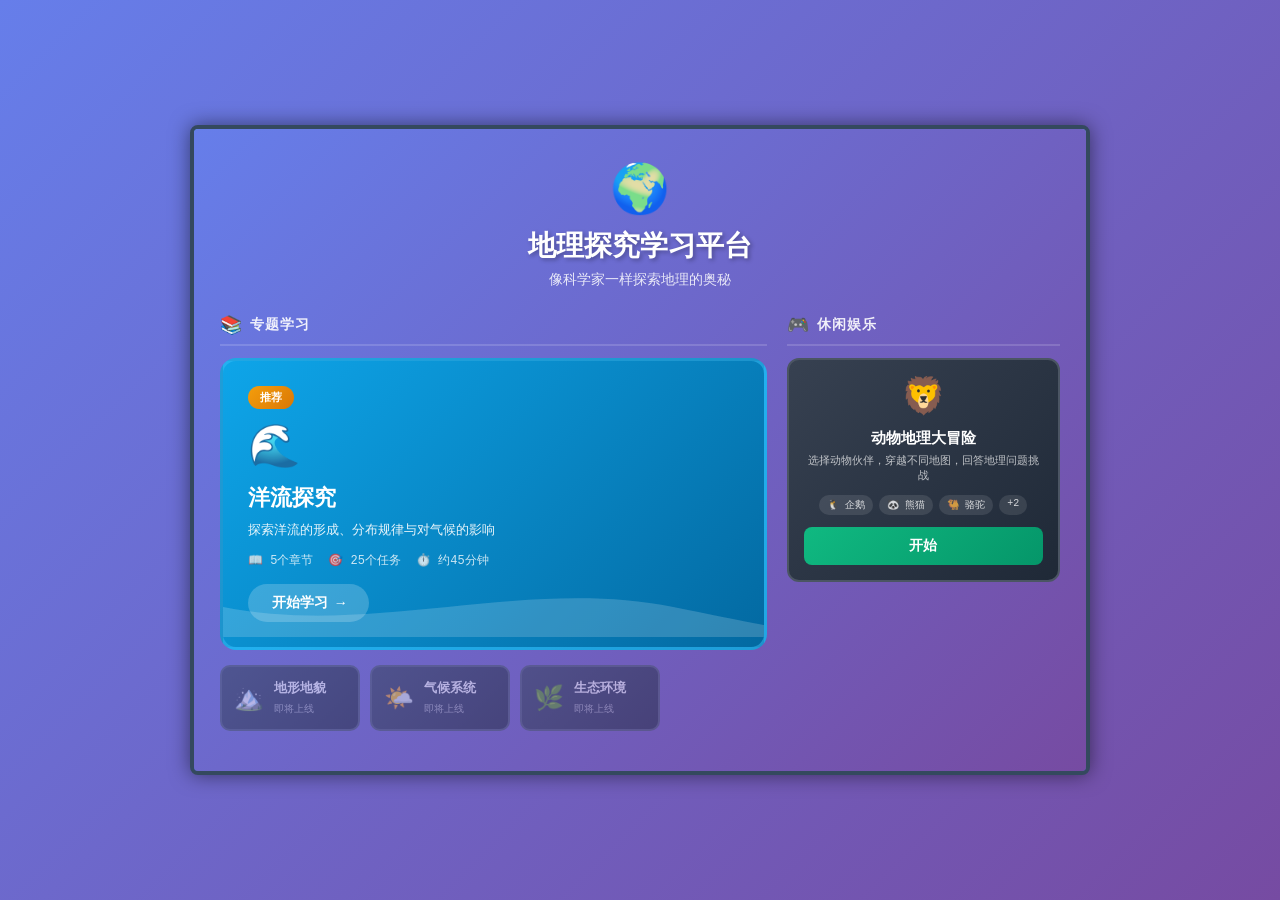
==== commit 15bfb640: "修复主页：隐藏顶部/底部游戏栏、专题卡片改为横向滚动" ====
--- a/index.html
+++ b/index.html
@@ -246,8 +246,8 @@
             </div>
         </main>
 
-        <!-- 底部控制提示 -->
-        <footer class="game-footer">
+        <!-- 底部控制提示 - 仅在游戏中显示 -->
+        <footer class="game-footer hidden" id="game-footer">
             <div class="controls">
                 <span>使用方向键 ↑↓←→ 控制移动</span>
                 <span>碰到障碍物时会出现地理问题</span>
--- a/style.css
+++ b/style.css
@@ -42,6 +42,10 @@
     color: white;
     font-size: 14px;
     font-weight: bold;
+}
+
+.game-header.hidden {
+    display: none;
 }
 
 .health-display {
@@ -241,6 +245,10 @@
     padding: 0 20px;
     color: #ecf0f1;
     font-size: 12px;
+}
+
+.game-footer.hidden {
+    display: none;
 }
 
 .controls {
@@ -754,14 +762,33 @@
     background: rgba(255,255,255,0.3);
 }
 
-/* 小专题卡片 */
+/* 小专题卡片 - 横向滚动 */
 .topic-row {
     display: flex;
     gap: 10px;
+    overflow-x: auto;
+    padding-bottom: 8px;
+    scrollbar-width: thin;
+    scrollbar-color: rgba(255,255,255,0.3) transparent;
+}
+
+.topic-row::-webkit-scrollbar {
+    height: 6px;
+}
+
+.topic-row::-webkit-scrollbar-track {
+    background: rgba(255,255,255,0.1);
+    border-radius: 3px;
+}
+
+.topic-row::-webkit-scrollbar-thumb {
+    background: rgba(255,255,255,0.3);
+    border-radius: 3px;
 }
 
 .topic-mini {
-    flex: 1;
+    flex: 0 0 auto;
+    min-width: 140px;
     background: linear-gradient(135deg, #334155 0%, #1e293b 100%);
     border: 2px solid #475569;
     border-radius: 10px;
@@ -784,11 +811,13 @@
     font-size: 13px;
     color: white;
     margin-bottom: 2px;
+    white-space: nowrap;
 }
 
 .topic-mini-info span {
     font-size: 10px;
     color: rgba(255,255,255,0.6);
+    white-space: nowrap;
 }
 
 /* 游戏卡片 */
